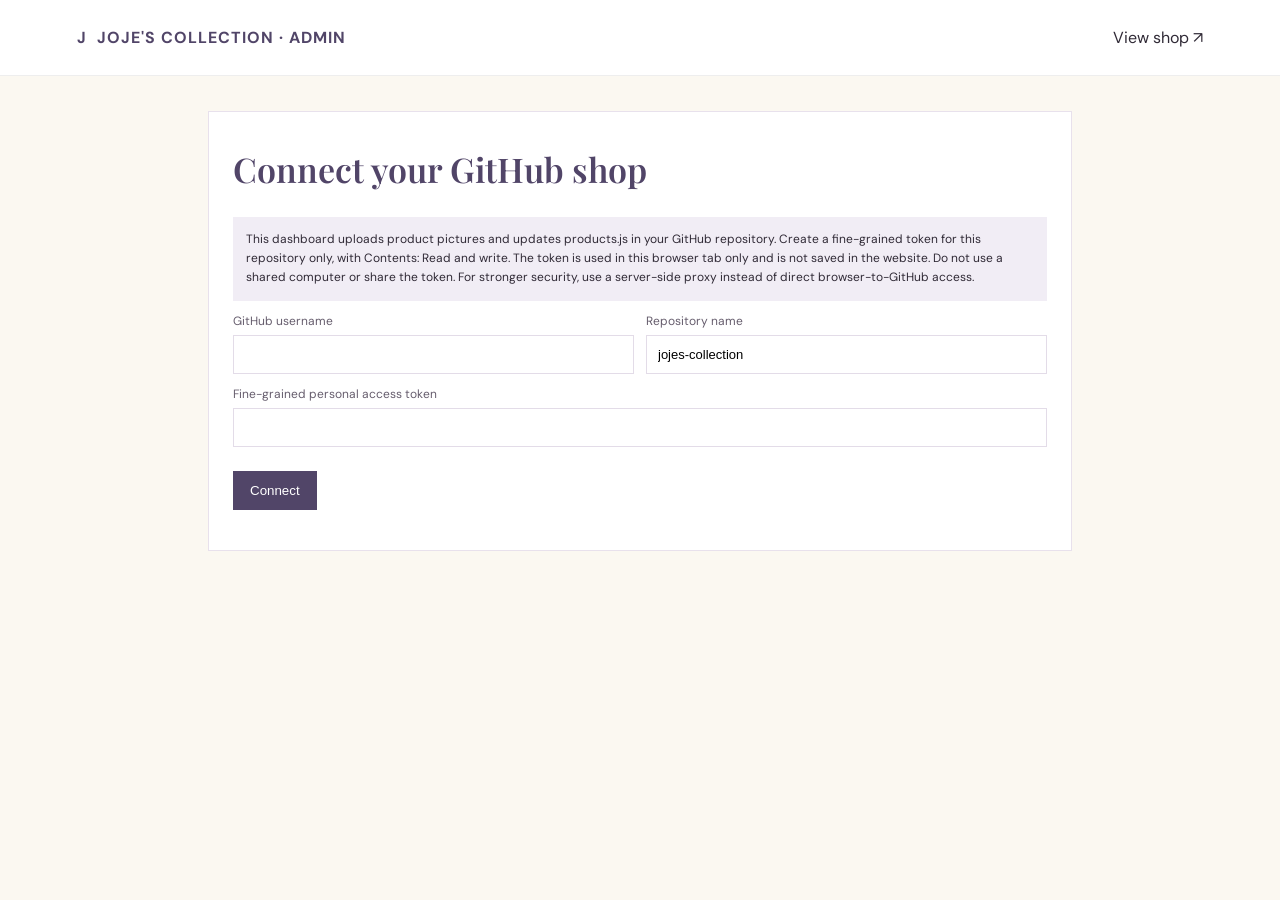
==== admin.html @ db967cd9 "Add files via upload" ====
<!doctype html><html><head><meta charset="utf-8"><meta name="viewport" content="width=device-width,initial-scale=1"><title>JOJE'S Admin</title><link rel="stylesheet" href="styles.css"><style>.wrap{max-width:900px;margin:35px auto;padding:0 18px}.panel{background:white;padding:24px;margin:18px 0;border:1px solid #e8e1ec}.form{display:grid;grid-template-columns:1fr 1fr;gap:12px}.form label{font-size:12px;color:#665d6d;display:flex;flex-direction:column;gap:6px}.form input,.form select,.form textarea{padding:11px;border:1px solid #e3dce8;font:13px Arial}.full{grid-column:1/-1}button{background:#514568;color:white;border:0;padding:12px 17px;cursor:pointer;margin:8px 6px 0 0}.note{background:#f1edf5;padding:13px;font-size:12px;line-height:1.6}.row{display:flex;gap:12px;align-items:center;border-bottom:1px solid #eee;padding:10px 0}.row img{width:55px;height:60px;object-fit:cover}.grow{flex:1}.row small{display:block}.status{white-space:pre-wrap;font-size:12px;margin-top:12px}.hidden{display:none}@media(max-width:600px){.form{grid-template-columns:1fr}.full{grid-column:auto}}</style></head><body><header><a class="brand" href="index.html">J<span>JOJE'S COLLECTION · ADMIN</span></a><a href="index.html">View shop ↗</a></header><main class="wrap"><section class="panel"><h2>Connect your GitHub shop</h2><p class="note">This dashboard uploads product pictures and updates products.js in your GitHub repository. Create a fine-grained token for this repository only, with Contents: Read and write. The token is used in this browser tab only and is not saved in the website. Do not use a shared computer or share the token. For stronger security, use a server-side proxy instead of direct browser-to-GitHub access.</p><div class="form"><label>GitHub username<input id="owner"></label><label>Repository name<input id="repo" value="jojes-collection"></label><label class="full">Fine-grained personal access token<input id="token" type="password" autocomplete="off"></label></div><p><button id="connect">Connect</button><button id="disconnect" class="hidden">Disconnect</button></p><div id="connection" class="status"></div></section><section id="editor" class="panel hidden"><h2 id="heading">Add a product</h2><form id="form" class="form"><label>Product name<input id="name" required></label><label>Category<select id="category"></select></label><label>Price (KES)<input id="price" type="number" min="0" step="1" required></label><label>Stock / availability<input id="stock" placeholder="e.g. In stock"></label><label class="full">Description<textarea id="description"></textarea></label><label class="full">Product pictures (select multiple)<input id="photos" type="file" accept="image/jpeg,image/png,image/webp" multiple></label><label><span><input id="active" type="checkbox" checked> Display on shop</span></label><div class="full"><button id="save" type="submit">Publish product</button><button id="clear" type="button">Clear form</button></div></form><div id="result" class="status"></div></section><section id="catalogue" class="panel hidden"><h2>Products</h2><div id="list"></div></section></main><script src="products.js"></script><script src="admin.js"></script></body></html>
---- styles.css ----
@import url('https://fonts.googleapis.com/css2?family=DM+Sans:wght@400;600;700&family=Playfair+Display:ital,wght@0,600;1,600&display=swap');:root{--plum:#514568;--lav:#e9e2f5;--cream:#fbf8f1;--muted:#827989}*{box-sizing:border-box}body{margin:0;background:var(--cream);color:#302a36;font-family:'DM Sans',sans-serif}a{text-decoration:none;color:inherit}header{height:76px;padding:0 6%;display:flex;align-items:center;justify-content:space-between;background:#fff;position:sticky;top:0;z-index:3;border-bottom:1px solid #eee}nav{display:flex;gap:25px;font-size:13px}.brand{display:flex;align-items:center;gap:10px;color:var(--plum);font-weight:bold;letter-spacing:1px}.brand:first-letter{background:var(--plum);color:white;border-radius:50%;padding:8px 12px;font:italic 24px Georgia}.wa,.btn{background:var(--plum);color:white;padding:13px 18px;border-radius:3px;font-size:12px}.hero{padding:65px 10%;min-height:440px;display:grid;grid-template-columns:1fr 1fr;align-items:center;gap:30px;background:linear-gradient(110deg,#f3eef7 50%,#e4d9eb 50%)}small{color:#927eaa;letter-spacing:2px;font-weight:bold;font-size:10px}.hero h1{font:600 clamp(42px,5vw,66px)/1.1 'Playfair Display',serif;color:var(--plum)}h1 em{color:#9d88b2}.hero p,.delivery p{color:var(--muted);line-height:1.7;font-size:14px}.hero-art{height:270px;background:linear-gradient(145deg,#b9a8cb,#79648f);box-shadow:15px 16px #d7cbe0;display:flex;flex-direction:column;align-items:center;justify-content:center;color:white;transform:rotate(-3deg)}.hero-art span{font:italic 48px Georgia}.hero-art b{letter-spacing:5px}.hero-art small{color:white;margin-top:20px}.strip{text-align:center;padding:17px;background:white;color:#776b81;font-size:11px}main section{padding:65px 8%}h2{font:600 34px 'Playfair Display',serif;color:var(--plum);margin:10px 0 25px}.cats{display:grid;grid-template-columns:repeat(4,1fr);gap:13px}.cat{padding:25px;background:var(--lav);color:var(--plum);font:600 17px Georgia;min-height:105px;display:flex;align-items:end}.tools{display:flex;gap:10px;margin-bottom:22px}.tools input,.tools select{padding:12px;border:1px solid #e4dce9;background:white}.grid{display:grid;grid-template-columns:repeat(4,1fr);gap:18px}.card{background:white;border:1px solid #eee5ef}.card img{width:100%;aspect-ratio:4/4.5;object-fit:cover;background:#eee}.info{padding:13px}.info small{font-size:9px}.info h3{font:600 17px Georgia;color:var(--plum);margin:7px 0}.info p{font-size:12px;color:var(--muted)}.price{font-weight:bold;margin:12px 0}.order{display:block;text-align:center;background:#16834b;color:white;padding:11px;font-size:12px}.delivery{background:var(--lav);margin:20px 8%;padding:35px 4%;display:flex;align-items:center;justify-content:space-between;gap:20px}footer{text-align:center;background:var(--plum);color:#eee;padding:30px;font-size:12px}@media(max-width:750px){nav{display:none}.hero{grid-template-columns:1fr;padding:45px 7%}.hero-art{height:210px}.cats,.grid{grid-template-columns:repeat(2,1fr)}main section{padding:45px 5%}.delivery{margin:10px 5%;display:block}.tools input,.tools select{width:50%;min-width:0}}
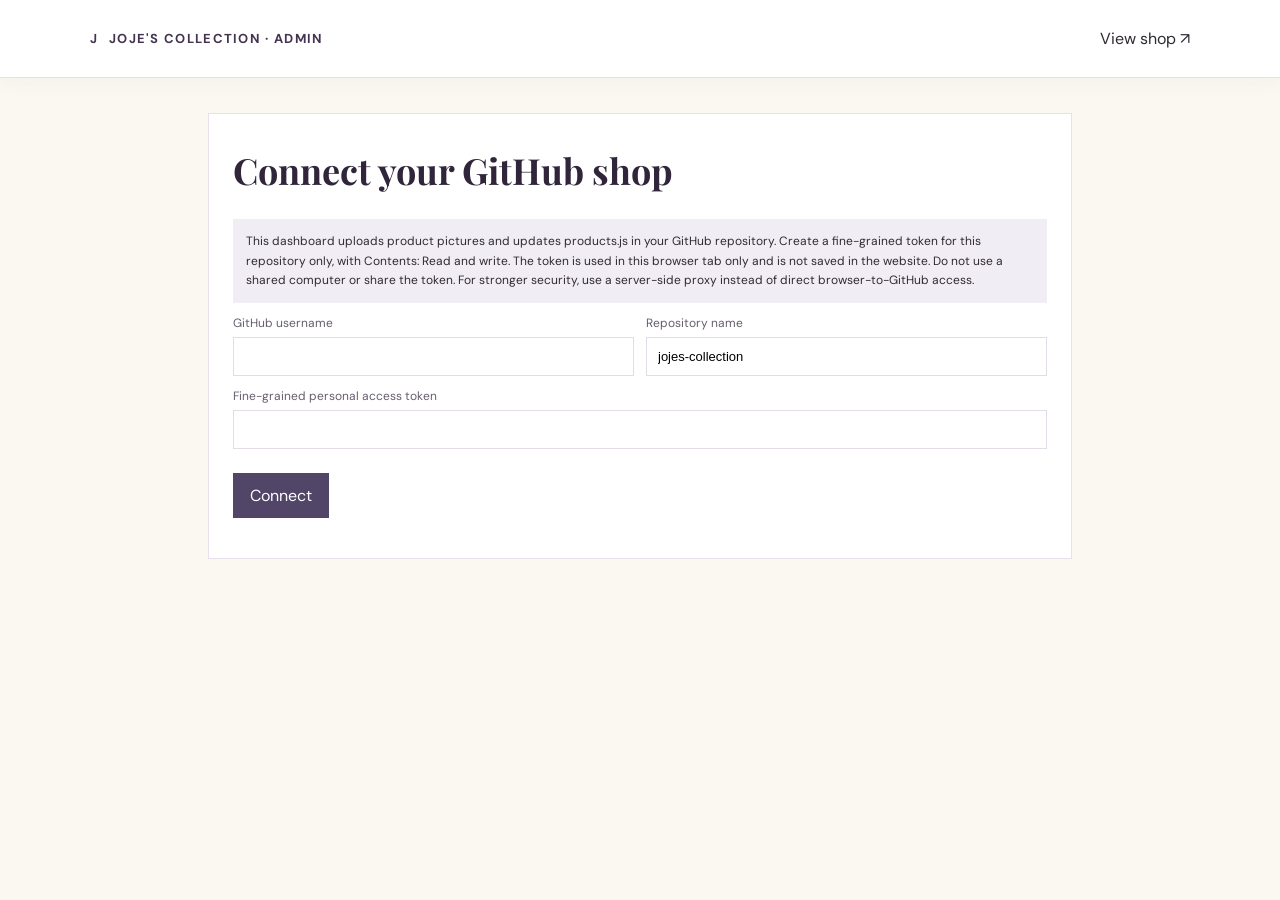
==== commit c220fb25: "Add offer and new-arrival controls to product admin" ====
--- a/admin.html
+++ b/admin.html
@@ -1 +1 @@
-<!doctype html><html><head><meta charset="utf-8"><meta name="viewport" content="width=device-width,initial-scale=1"><title>JOJE'S Admin</title><link rel="stylesheet" href="styles.css"><style>.wrap{max-width:900px;margin:35px auto;padding:0 18px}.panel{background:white;padding:24px;margin:18px 0;border:1px solid #e8e1ec}.form{display:grid;grid-template-columns:1fr 1fr;gap:12px}.form label{font-size:12px;color:#665d6d;display:flex;flex-direction:column;gap:6px}.form input,.form select,.form textarea{padding:11px;border:1px solid #e3dce8;font:13px Arial}.full{grid-column:1/-1}button{background:#514568;color:white;border:0;padding:12px 17px;cursor:pointer;margin:8px 6px 0 0}.note{background:#f1edf5;padding:13px;font-size:12px;line-height:1.6}.row{display:flex;gap:12px;align-items:center;border-bottom:1px solid #eee;padding:10px 0}.row img{width:55px;height:60px;object-fit:cover}.grow{flex:1}.row small{display:block}.status{white-space:pre-wrap;font-size:12px;margin-top:12px}.hidden{display:none}@media(max-width:600px){.form{grid-template-columns:1fr}.full{grid-column:auto}}</style></head><body><header><a class="brand" href="index.html">J<span>JOJE'S COLLECTION · ADMIN</span></a><a href="index.html">View shop ↗</a></header><main class="wrap"><section class="panel"><h2>Connect your GitHub shop</h2><p class="note">This dashboard uploads product pictures and updates products.js in your GitHub repository. Create a fine-grained token for this repository only, with Contents: Read and write. The token is used in this browser tab only and is not saved in the website. Do not use a shared computer or share the token. For stronger security, use a server-side proxy instead of direct browser-to-GitHub access.</p><div class="form"><label>GitHub username<input id="owner"></label><label>Repository name<input id="repo" value="jojes-collection"></label><label class="full">Fine-grained personal access token<input id="token" type="password" autocomplete="off"></label></div><p><button id="connect">Connect</button><button id="disconnect" class="hidden">Disconnect</button></p><div id="connection" class="status"></div></section><section id="editor" class="panel hidden"><h2 id="heading">Add a product</h2><form id="form" class="form"><label>Product name<input id="name" required></label><label>Category<select id="category"></select></label><label>Price (KES)<input id="price" type="number" min="0" step="1" required></label><label>Stock / availability<input id="stock" placeholder="e.g. In stock"></label><label class="full">Description<textarea id="description"></textarea></label><label class="full">Product pictures (select multiple)<input id="photos" type="file" accept="image/jpeg,image/png,image/webp" multiple></label><label><span><input id="active" type="checkbox" checked> Display on shop</span></label><div class="full"><button id="save" type="submit">Publish product</button><button id="clear" type="button">Clear form</button></div></form><div id="result" class="status"></div></section><section id="catalogue" class="panel hidden"><h2>Products</h2><div id="list"></div></section></main><script src="products.js"></script><script src="admin.js"></script></body></html>+<!doctype html><html><head><meta charset="utf-8"><meta name="viewport" content="width=device-width,initial-scale=1"><title>JOJE'S Admin</title><link rel="stylesheet" href="styles.css"><style>.wrap{max-width:900px;margin:35px auto;padding:0 18px}.panel{background:white;padding:24px;margin:18px 0;border:1px solid #e8e1ec}.form{display:grid;grid-template-columns:1fr 1fr;gap:12px}.form label{font-size:12px;color:#665d6d;display:flex;flex-direction:column;gap:6px}.form input,.form select,.form textarea{padding:11px;border:1px solid #e3dce8;font:13px Arial}.full{grid-column:1/-1}button{background:#514568;color:white;border:0;padding:12px 17px;cursor:pointer;margin:8px 6px 0 0}.note{background:#f1edf5;padding:13px;font-size:12px;line-height:1.6}.row{display:flex;gap:12px;align-items:center;border-bottom:1px solid #eee;padding:10px 0}.row img{width:55px;height:60px;object-fit:cover}.grow{flex:1}.row small{display:block}.status{white-space:pre-wrap;font-size:12px;margin-top:12px}.hidden{display:none}@media(max-width:600px){.form{grid-template-columns:1fr}.full{grid-column:auto}}</style></head><body><header><a class="brand" href="index.html">J<span>JOJE'S COLLECTION · ADMIN</span></a><a href="index.html">View shop ↗</a></header><main class="wrap"><section class="panel"><h2>Connect your GitHub shop</h2><p class="note">This dashboard uploads product pictures and updates products.js in your GitHub repository. Create a fine-grained token for this repository only, with Contents: Read and write. The token is used in this browser tab only and is not saved in the website. Do not use a shared computer or share the token. For stronger security, use a server-side proxy instead of direct browser-to-GitHub access.</p><div class="form"><label>GitHub username<input id="owner"></label><label>Repository name<input id="repo" value="jojes-collection"></label><label class="full">Fine-grained personal access token<input id="token" type="password" autocomplete="off"></label></div><p><button id="connect">Connect</button><button id="disconnect" class="hidden">Disconnect</button></p><div id="connection" class="status"></div></section><section id="editor" class="panel hidden"><h2 id="heading">Add a product</h2><form id="form" class="form"><label>Product name<input id="name" required></label><label>Category<select id="category"></select></label><label>Price (KES)<input id="price" type="number" min="0" step="1" required></label><label>Stock / availability<input id="stock" placeholder="e.g. In stock"></label><label class="full">Description<textarea id="description"></textarea></label><label class="full">Product pictures (select multiple)<input id="photos" type="file" accept="image/jpeg,image/png,image/webp" multiple></label><label><span><input id="active" type="checkbox" checked> Display on shop</span></label><label><span><input id="isOffer" type="checkbox"> Mark as special offer</span></label><label><span><input id="isNew" type="checkbox"> Mark as new arrival</span></label><div class="full"><button id="save" type="submit">Publish product</button><button id="clear" type="button">Clear form</button></div></form><div id="result" class="status"></div></section><section id="catalogue" class="panel hidden"><h2>Products</h2><div id="list"></div></section></main><script src="products.js"></script><script src="admin.js"></script></body></html>
--- a/styles.css
+++ b/styles.css
@@ -1 +1,58 @@
-@import url('https://fonts.googleapis.com/css2?family=DM+Sans:wght@400;600;700&family=Playfair+Display:ital,wght@0,600;1,600&display=swap');:root{--plum:#514568;--lav:#e9e2f5;--cream:#fbf8f1;--muted:#827989}*{box-sizing:border-box}body{margin:0;background:var(--cream);color:#302a36;font-family:'DM Sans',sans-serif}a{text-decoration:none;color:inherit}header{height:76px;padding:0 6%;display:flex;align-items:center;justify-content:space-between;background:#fff;position:sticky;top:0;z-index:3;border-bottom:1px solid #eee}nav{display:flex;gap:25px;font-size:13px}.brand{display:flex;align-items:center;gap:10px;color:var(--plum);font-weight:bold;letter-spacing:1px}.brand:first-letter{background:var(--plum);color:white;border-radius:50%;padding:8px 12px;font:italic 24px Georgia}.wa,.btn{background:var(--plum);color:white;padding:13px 18px;border-radius:3px;font-size:12px}.hero{padding:65px 10%;min-height:440px;display:grid;grid-template-columns:1fr 1fr;align-items:center;gap:30px;background:linear-gradient(110deg,#f3eef7 50%,#e4d9eb 50%)}small{color:#927eaa;letter-spacing:2px;font-weight:bold;font-size:10px}.hero h1{font:600 clamp(42px,5vw,66px)/1.1 'Playfair Display',serif;color:var(--plum)}h1 em{color:#9d88b2}.hero p,.delivery p{color:var(--muted);line-height:1.7;font-size:14px}.hero-art{height:270px;background:linear-gradient(145deg,#b9a8cb,#79648f);box-shadow:15px 16px #d7cbe0;display:flex;flex-direction:column;align-items:center;justify-content:center;color:white;transform:rotate(-3deg)}.hero-art span{font:italic 48px Georgia}.hero-art b{letter-spacing:5px}.hero-art small{color:white;margin-top:20px}.strip{text-align:center;padding:17px;background:white;color:#776b81;font-size:11px}main section{padding:65px 8%}h2{font:600 34px 'Playfair Display',serif;color:var(--plum);margin:10px 0 25px}.cats{display:grid;grid-template-columns:repeat(4,1fr);gap:13px}.cat{padding:25px;background:var(--lav);color:var(--plum);font:600 17px Georgia;min-height:105px;display:flex;align-items:end}.tools{display:flex;gap:10px;margin-bottom:22px}.tools input,.tools select{padding:12px;border:1px solid #e4dce9;background:white}.grid{display:grid;grid-template-columns:repeat(4,1fr);gap:18px}.card{background:white;border:1px solid #eee5ef}.card img{width:100%;aspect-ratio:4/4.5;object-fit:cover;background:#eee}.info{padding:13px}.info small{font-size:9px}.info h3{font:600 17px Georgia;color:var(--plum);margin:7px 0}.info p{font-size:12px;color:var(--muted)}.price{font-weight:bold;margin:12px 0}.order{display:block;text-align:center;background:#16834b;color:white;padding:11px;font-size:12px}.delivery{background:var(--lav);margin:20px 8%;padding:35px 4%;display:flex;align-items:center;justify-content:space-between;gap:20px}footer{text-align:center;background:var(--plum);color:#eee;padding:30px;font-size:12px}@media(max-width:750px){nav{display:none}.hero{grid-template-columns:1fr;padding:45px 7%}.hero-art{height:210px}.cats,.grid{grid-template-columns:repeat(2,1fr)}main section{padding:45px 5%}.delivery{margin:10px 5%;display:block}.tools input,.tools select{width:50%;min-width:0}}+@import url('https://fonts.googleapis.com/css2?family=DM+Sans:wght@400;500;600;700&family=Playfair+Display:ital,wght@0,600;0,700;1,600&display=swap');
+:root{--plum:#44344f;--deep:#30253a;--soft:#75617f;--cream:#fbf8f2;--ivory:#f3eee5;--gold:#b58b55;--sage:#e8ece4;--muted:#77717a;--line:#e9e2d9}
+*{box-sizing:border-box}html{scroll-behavior:smooth}body{margin:0;background:var(--cream);color:#302a32;font-family:'DM Sans',sans-serif;-webkit-font-smoothing:antialiased}a{color:inherit;text-decoration:none}button,input,select{font:inherit}
+header{min-height:78px;padding:0 7%;display:flex;align-items:center;justify-content:space-between;gap:24px;background:rgba(255,255,255,.97);position:sticky;top:0;z-index:10;border-bottom:1px solid var(--line);box-shadow:0 4px 22px rgba(48,37,58,.035)}
+.brand{display:flex;align-items:center;gap:11px;color:var(--plum);font-weight:700;letter-spacing:1.3px;font-size:13px;white-space:nowrap}.brand:first-letter{background:var(--plum);color:white;border-radius:50%;padding:8px 12px;font:italic 24px Georgia}
+nav{display:flex;align-items:center;gap:30px;font-size:13px;color:#514957}nav a:hover{color:var(--gold)}
+.wa,.btn{display:inline-flex;align-items:center;justify-content:center;background:var(--plum);color:white;padding:14px 21px;border-radius:3px;font-size:12px;font-weight:700;letter-spacing:.3px;transition:.2s}.wa:hover,.btn:hover{background:var(--deep);transform:translateY(-2px)}
+.hero{padding:72px 10%;min-height:510px;display:grid;grid-template-columns:1.02fr .98fr;align-items:center;gap:54px;overflow:hidden;background:radial-gradient(circle at 82% 18%,rgba(181,139,85,.13),transparent 28%),linear-gradient(112deg,#f4efe7 0%,#f4efe7 52%,#e8e3e9 52%,#e8e3e9 100%)}
+small{color:var(--gold);letter-spacing:2.1px;font-weight:700;font-size:10px;text-transform:uppercase}.hero h1{font:700 clamp(44px,5.2vw,72px)/1.06 'Playfair Display',Georgia,serif;color:var(--deep);margin:20px 0 17px;letter-spacing:-1.5px}.hero h1 em{color:var(--soft)}
+.hero p,.delivery p{color:var(--muted);line-height:1.85;font-size:14px;max-width:430px;margin:0 0 25px}
+.hero-art{min-height:320px;position:relative;isolation:isolate;background:linear-gradient(145deg,rgba(48,37,58,.08),rgba(48,37,58,.55)),radial-gradient(ellipse at 70% 24%,#d8c8b0 0%,transparent 33%),linear-gradient(135deg,#b9a9b9,#796b7e 58%,#51445d);box-shadow:18px 18px 0 rgba(181,139,85,.23);display:flex;flex-direction:column;align-items:center;justify-content:center;color:white;transform:rotate(-2deg);border:9px solid rgba(255,255,255,.55)}
+.hero-art:before,.hero-art:after{content:'';position:absolute;z-index:-1;border:1px solid rgba(255,255,255,.42);inset:18px}.hero-art:after{inset:29px;border-color:rgba(255,255,255,.18)}.hero-art span{font:italic 58px Georgia,serif;letter-spacing:2px}.hero-art b{letter-spacing:6px;font-size:13px;margin-top:5px}.hero-art small{color:#fff;margin-top:27px;font-size:9px}
+.strip{text-align:center;padding:17px 12px;background:var(--plum);color:#f8f3ed;font-size:11px;letter-spacing:.5px}main section{padding:76px 8%}h2{font:700 36px/1.15 'Playfair Display',Georgia,serif;color:var(--deep);margin:12px 0 28px}
+.cats{display:grid;grid-template-columns:repeat(4,1fr);gap:14px}.cat{position:relative;overflow:hidden;min-height:128px;padding:24px;display:flex;align-items:flex-end;background:linear-gradient(135deg,#eee8df,#e3dce8);color:var(--plum);font:600 19px 'Playfair Display',Georgia,serif;border:1px solid rgba(68,52,79,.06);transition:.22s}.cat:nth-child(3n+2){background:linear-gradient(135deg,#e8ece4,#dce3d8)}.cat:nth-child(3n){background:linear-gradient(135deg,#f1e8dc,#e7d8c7)}.cat:after{content:'↗';position:absolute;top:17px;right:19px;color:var(--gold);font:20px 'DM Sans',sans-serif}.cat:hover{transform:translateY(-4px);box-shadow:0 12px 24px rgba(48,37,58,.09)}
+#products{background:#f5f1eb}.tools{display:flex;gap:12px;margin-bottom:25px;max-width:610px}.tools input,.tools select{min-width:0;padding:14px 15px;border:1px solid #e1d9cf;background:white;color:#3e3542;outline:none;border-radius:2px}.tools input{flex:1}.tools input:focus,.tools select:focus{border-color:var(--gold);box-shadow:0 0 0 3px rgba(181,139,85,.12)}
+.grid{display:grid;grid-template-columns:repeat(4,1fr);gap:20px}.card{min-width:0;overflow:hidden;background:white;border:1px solid #eee8df;box-shadow:0 5px 18px rgba(48,37,58,.035);transition:.22s}.card:hover{transform:translateY(-5px);box-shadow:0 15px 28px rgba(48,37,58,.10)}.card img{display:block;width:100%;aspect-ratio:4/4.5;object-fit:cover;background:#eee9e2}
+.info{padding:17px}.info small{font-size:9px;letter-spacing:1.5px}.info h3{font:600 18px/1.3 'Playfair Display',Georgia,serif;color:var(--plum);margin:9px 0}.info p{font-size:12px;line-height:1.65;color:var(--muted);white-space:pre-line}.price{color:var(--deep);font-weight:700;font-size:15px;margin:14px 0}.order{display:block;text-align:center;background:#315d49;color:white;padding:12px;font-size:11px;font-weight:700;letter-spacing:.3px}.order:hover{background:#244635}#empty{color:var(--muted);padding:25px 0}
+.delivery{background:var(--sage);margin:35px 8%;padding:42px 5%;display:flex;align-items:center;justify-content:space-between;gap:25px;border-left:4px solid var(--gold)}.delivery h2{margin-bottom:12px}.delivery p{margin-bottom:0}footer{text-align:center;background:var(--deep);color:#eee8e1;padding:32px 15px;font-size:12px;letter-spacing:.4px}
+@media(max-width:900px){header{padding:0 5%}nav{gap:17px}.hero{padding:60px 7%;gap:30px}.grid{grid-template-columns:repeat(3,1fr)}}
+@media(max-width:650px){header{min-height:68px;padding:0 5%;gap:10px}.brand{font-size:11px;letter-spacing:.7px}.brand:first-letter{padding:6px 9px;font-size:20px}nav{display:none}.wa{padding:11px 13px;font-size:11px}.hero{grid-template-columns:1fr;padding:48px 7% 55px;gap:34px;background:linear-gradient(145deg,#f4efe7,#e8e3e9)}.hero h1{font-size:clamp(43px,12vw,58px)}.hero-art{min-height:220px}.hero-art span{font-size:45px}.strip{line-height:1.8;padding:13px 16px}main section{padding:52px 5%}h2{font-size:30px}.cats{grid-template-columns:repeat(2,1fr);gap:10px}.cat{min-height:100px;padding:17px;font-size:16px}.tools{gap:8px}.tools input,.tools select{width:50%;padding:12px 10px;font-size:12px}.grid{grid-template-columns:repeat(2,minmax(0,1fr));gap:11px}.info{padding:12px}.info h3{font-size:16px}.info p{font-size:11px}.delivery{margin:12px 5%;padding:27px 6%;display:block}.delivery .btn{margin-top:20px}}
+@media(max-width:360px){.brand span{font-size:10px}.info h3{font-size:14px}}
+
+/* Rotating category previews and featured product rails */
+.hero-trust{display:flex;flex-wrap:wrap;gap:20px;margin-top:25px;color:var(--soft);font-size:11px;font-weight:600}
+.section-heading{display:flex;align-items:flex-end;justify-content:space-between;gap:20px;margin-bottom:28px}
+.section-heading h2{margin-bottom:8px}.section-intro{margin:0;color:var(--muted);font-size:13px;line-height:1.7;max-width:560px}
+.rotating-note{font-size:11px;color:var(--soft);white-space:nowrap}.rotating-note i{display:inline-block;width:7px;height:7px;border-radius:50%;background:#6c9475;margin-right:7px;box-shadow:0 0 0 4px rgba(108,148,117,.13)}
+.category-showcase{display:grid;grid-template-columns:repeat(4,minmax(0,1fr));gap:17px}
+.category-tile{min-width:0;background:#fff;border:1px solid var(--line);box-shadow:0 6px 20px rgba(48,37,58,.045);overflow:hidden;transition:transform .25s,box-shadow .25s}
+.category-tile:hover{transform:translateY(-5px);box-shadow:0 14px 28px rgba(48,37,58,.11)}
+.category-visual{height:205px;position:relative;background:linear-gradient(145deg,#eee8df,#ded5e3);overflow:hidden}
+.category-visual img{width:100%;height:100%;display:block;object-fit:cover;animation:categoryReveal .55s ease both}
+.category-count{position:absolute;right:10px;top:10px;background:rgba(48,37,58,.78);color:white;padding:6px 9px;font-size:9px;letter-spacing:1px}
+.category-caption{min-height:104px;padding:14px 15px;display:flex;align-items:center;justify-content:space-between;gap:10px}
+.category-caption h3{font:600 18px 'Playfair Display',Georgia,serif;color:var(--deep);margin:0 0 5px}
+.category-caption p{font-size:11px;color:var(--muted);margin:0 0 6px;line-height:1.4}
+.category-caption strong{font-size:12px;color:var(--plum)}
+.category-caption>a{width:34px;height:34px;flex:0 0 34px;display:grid;place-items:center;border-radius:50%;background:var(--plum);color:white;font-size:17px}
+.empty-visual{display:grid;place-items:center}.category-symbol{font:italic 80px Georgia;color:rgba(68,52,79,.3)}
+.category-section{background:#fff}
+.feature-section{padding-top:65px;padding-bottom:65px}
+.offers-section{background:#f3eee7}
+.new-section{background:#fff}
+.feature-track{display:grid;grid-template-columns:repeat(4,minmax(0,1fr));gap:17px}
+.spot-card{min-width:0;background:white;border:1px solid var(--line);overflow:hidden;box-shadow:0 5px 18px rgba(48,37,58,.045);animation:categoryReveal .45s ease both}
+.spot-image{height:220px;display:block;position:relative;overflow:hidden;background:#eee8df}
+.spot-image img{width:100%;height:100%;object-fit:cover;display:block;transition:transform .45s}
+.spot-card:hover .spot-image img{transform:scale(1.045)}
+.spot-badge{position:absolute;left:11px;top:11px;padding:7px 10px;color:#fff;font-size:9px;letter-spacing:1px;font-weight:700}
+.spot-badge.offer{background:#9c573f}.spot-badge.new{background:#315d49}
+.spot-info{padding:15px}.spot-info>small{font-size:9px}.spot-info h3{font:600 17px/1.3 'Playfair Display',Georgia,serif;color:var(--plum);min-height:42px;margin:8px 0}.spot-info strong{display:block;color:var(--deep);font-size:14px;margin:12px 0}
+.spot-order{display:block;text-align:center;padding:11px;background:#315d49;color:white;font-size:10px;font-weight:700;letter-spacing:.3px}
+.feature-empty{grid-column:1/-1;padding:26px;background:rgba(255,255,255,.65);border:1px dashed #d9cfc2;color:var(--muted);font-size:13px;text-align:center}.feature-empty span{font-size:24px;color:var(--gold)}
+.text-link{font-size:12px;color:var(--plum);font-weight:700;white-space:nowrap}.text-link:hover{color:var(--gold)}
+@keyframes categoryReveal{from{opacity:.45;transform:translateY(8px)}to{opacity:1;transform:translateY(0)}}
+@media(max-width:900px){.category-showcase,.feature-track{grid-template-columns:repeat(2,minmax(0,1fr))}.category-visual,.spot-image{height:190px}}
+@media(max-width:650px){.section-heading{align-items:flex-start;flex-direction:column;gap:12px}.rotating-note{font-size:10px}.category-showcase,.feature-track{grid-template-columns:repeat(2,minmax(0,1fr));gap:10px}.category-visual{height:145px}.category-caption{min-height:94px;padding:11px}.category-caption h3{font-size:15px}.category-caption p{font-size:10px}.spot-image{height:155px}.spot-info{padding:11px}.spot-info h3{font-size:15px;min-height:38px}.spot-info strong{font-size:13px}.spot-order{font-size:9px;padding:10px}.feature-section{padding-top:48px;padding-bottom:48px}}
+@media(prefers-reduced-motion:reduce){*,*::before,*::after{scroll-behavior:auto!important;animation-duration:.01ms!important;animation-iteration-count:1!important;transition-duration:.01ms!important}}
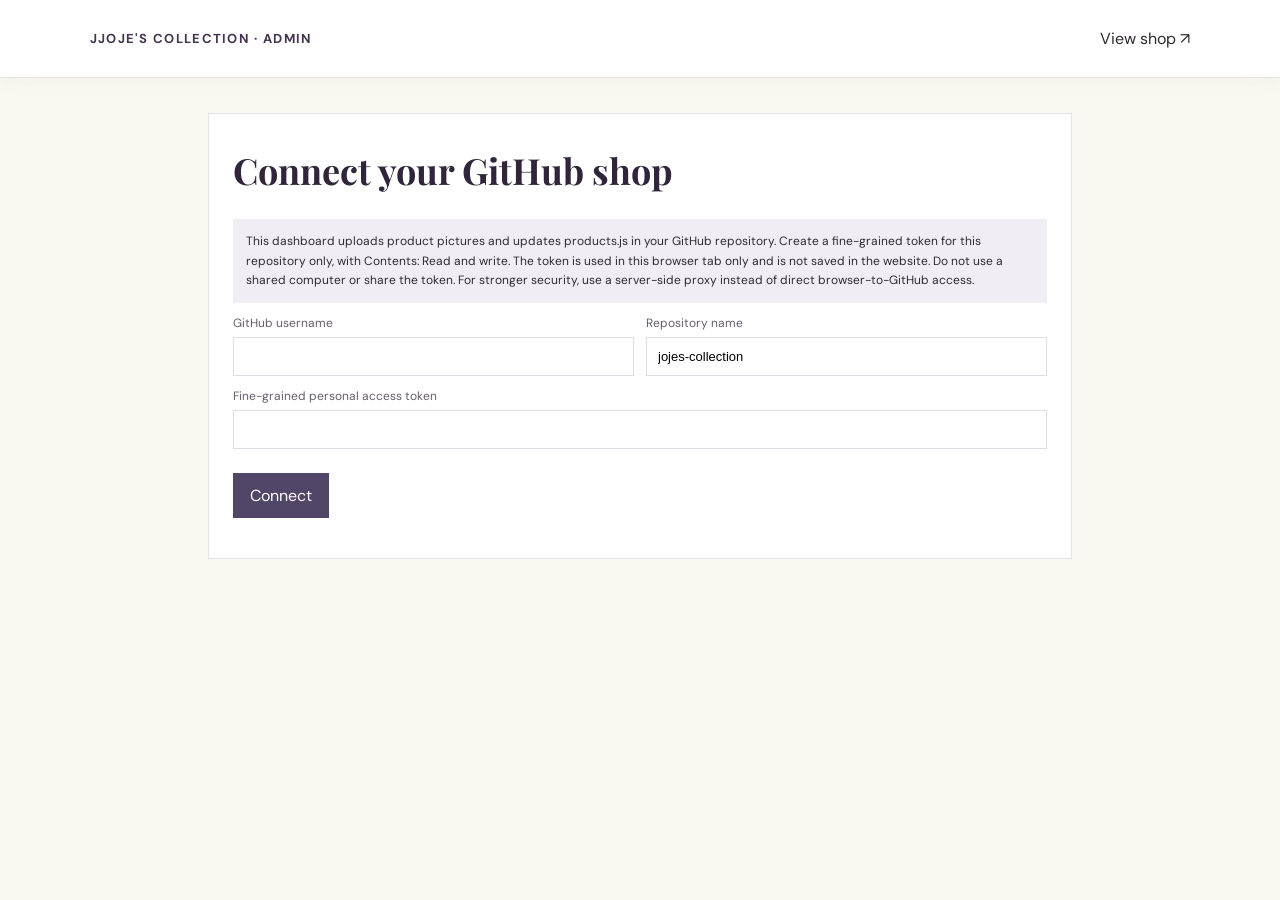
==== commit 3ef0de90: "Rename admin_backup.html to admin.html" ====
--- a/admin.html
+++ b/admin.html
@@ -1 +1 @@
-<!doctype html><html><head><meta charset="utf-8"><meta name="viewport" content="width=device-width,initial-scale=1"><title>JOJE'S Admin</title><link rel="stylesheet" href="styles.css"><style>.wrap{max-width:900px;margin:35px auto;padding:0 18px}.panel{background:white;padding:24px;margin:18px 0;border:1px solid #e8e1ec}.form{display:grid;grid-template-columns:1fr 1fr;gap:12px}.form label{font-size:12px;color:#665d6d;display:flex;flex-direction:column;gap:6px}.form input,.form select,.form textarea{padding:11px;border:1px solid #e3dce8;font:13px Arial}.full{grid-column:1/-1}button{background:#514568;color:white;border:0;padding:12px 17px;cursor:pointer;margin:8px 6px 0 0}.note{background:#f1edf5;padding:13px;font-size:12px;line-height:1.6}.row{display:flex;gap:12px;align-items:center;border-bottom:1px solid #eee;padding:10px 0}.row img{width:55px;height:60px;object-fit:cover}.grow{flex:1}.row small{display:block}.status{white-space:pre-wrap;font-size:12px;margin-top:12px}.hidden{display:none}@media(max-width:600px){.form{grid-template-columns:1fr}.full{grid-column:auto}}</style></head><body><header><a class="brand" href="index.html">J<span>JOJE'S COLLECTION · ADMIN</span></a><a href="index.html">View shop ↗</a></header><main class="wrap"><section class="panel"><h2>Connect your GitHub shop</h2><p class="note">This dashboard uploads product pictures and updates products.js in your GitHub repository. Create a fine-grained token for this repository only, with Contents: Read and write. The token is used in this browser tab only and is not saved in the website. Do not use a shared computer or share the token. For stronger security, use a server-side proxy instead of direct browser-to-GitHub access.</p><div class="form"><label>GitHub username<input id="owner"></label><label>Repository name<input id="repo" value="jojes-collection"></label><label class="full">Fine-grained personal access token<input id="token" type="password" autocomplete="off"></label></div><p><button id="connect">Connect</button><button id="disconnect" class="hidden">Disconnect</button></p><div id="connection" class="status"></div></section><section id="editor" class="panel hidden"><h2 id="heading">Add a product</h2><form id="form" class="form"><label>Product name<input id="name" required></label><label>Category<select id="category"></select></label><label>Price (KES)<input id="price" type="number" min="0" step="1" required></label><label>Stock / availability<input id="stock" placeholder="e.g. In stock"></label><label class="full">Description<textarea id="description"></textarea></label><label class="full">Product pictures (select multiple)<input id="photos" type="file" accept="image/jpeg,image/png,image/webp" multiple></label><label><span><input id="active" type="checkbox" checked> Display on shop</span></label><label><span><input id="isOffer" type="checkbox"> Mark as special offer</span></label><label><span><input id="isNew" type="checkbox"> Mark as new arrival</span></label><div class="full"><button id="save" type="submit">Publish product</button><button id="clear" type="button">Clear form</button></div></form><div id="result" class="status"></div></section><section id="catalogue" class="panel hidden"><h2>Products</h2><div id="list"></div></section></main><script src="products.js"></script><script src="admin.js"></script></body></html>+<!doctype html><html><head><meta charset="utf-8"><meta name="viewport" content="width=device-width,initial-scale=1"><title>JOJE'S Admin</title><link rel="stylesheet" href="styles.css"><style>.wrap{max-width:900px;margin:35px auto;padding:0 18px}.panel{background:white;padding:24px;margin:18px 0;border:1px solid #e8e1ec}.form{display:grid;grid-template-columns:1fr 1fr;gap:12px}.form label{font-size:12px;color:#665d6d;display:flex;flex-direction:column;gap:6px}.form input,.form select,.form textarea{padding:11px;border:1px solid #e3dce8;font:13px Arial}.full{grid-column:1/-1}button{background:#514568;color:white;border:0;padding:12px 17px;cursor:pointer;margin:8px 6px 0 0}.note{background:#f1edf5;padding:13px;font-size:12px;line-height:1.6}.row{display:flex;gap:12px;align-items:center;border-bottom:1px solid #eee;padding:10px 0}.row img{width:55px;height:60px;object-fit:cover}.grow{flex:1}.row small{display:block}.status{white-space:pre-wrap;font-size:12px;margin-top:12px}.hidden{display:none}@media(max-width:600px){.form{grid-template-columns:1fr}.full{grid-column:auto}}</style></head><body><header><a class="brand" href="index.html">J<span>JOJE'S COLLECTION · ADMIN</span></a><a href="index.html">View shop ↗</a></header><main class="wrap"><section class="panel"><h2>Connect your GitHub shop</h2><p class="note">This dashboard uploads product pictures and updates products.js in your GitHub repository. Create a fine-grained token for this repository only, with Contents: Read and write. The token is used in this browser tab only and is not saved in the website. Do not use a shared computer or share the token. For stronger security, use a server-side proxy instead of direct browser-to-GitHub access.</p><div class="form"><label>GitHub username<input id="owner"></label><label>Repository name<input id="repo" value="jojes-collection"></label><label class="full">Fine-grained personal access token<input id="token" type="password" autocomplete="off"></label></div><p><button id="connect">Connect</button><button id="disconnect" class="hidden">Disconnect</button></p><div id="connection" class="status"></div></section><section id="editor" class="panel hidden"><h2 id="heading">Add a product</h2><form id="form" class="form"><label>Product name<input id="name" required></label><label>Category<select id="category"></select></label><label>Price (KES)<input id="price" type="number" min="0" step="1" required></label><label>Stock / availability<input id="stock" placeholder="e.g. In stock"></label><label class="full">Description<textarea id="description"></textarea></label><label class="full">Product pictures (select multiple)<input id="photos" type="file" accept="image/jpeg,image/png,image/webp" multiple></label><label><span><input id="active" type="checkbox" checked> Display on shop</span></label><label><span><input id="isOffer" type="checkbox"> Mark as special offer</span></label><label><span><input id="isNew" type="checkbox"> Mark as new arrival</span></label><div class="full"><button id="save" type="submit">Publish product</button><button id="clear" type="button">Clear form</button></div></form><div id="result" class="status"></div></section><section id="catalogue" class="panel hidden"><h2>Products</h2><div id="list"></div></section></main><script src="products.js"></script><script src="admin.js"></script></body></html>
--- a/styles.css
+++ b/styles.css
@@ -2,7 +2,7 @@
 :root{--plum:#44344f;--deep:#30253a;--soft:#75617f;--cream:#fbf8f2;--ivory:#f3eee5;--gold:#b58b55;--sage:#e8ece4;--muted:#77717a;--line:#e9e2d9}
 *{box-sizing:border-box}html{scroll-behavior:smooth}body{margin:0;background:var(--cream);color:#302a32;font-family:'DM Sans',sans-serif;-webkit-font-smoothing:antialiased}a{color:inherit;text-decoration:none}button,input,select{font:inherit}
 header{min-height:78px;padding:0 7%;display:flex;align-items:center;justify-content:space-between;gap:24px;background:rgba(255,255,255,.97);position:sticky;top:0;z-index:10;border-bottom:1px solid var(--line);box-shadow:0 4px 22px rgba(48,37,58,.035)}
-.brand{display:flex;align-items:center;gap:11px;color:var(--plum);font-weight:700;letter-spacing:1.3px;font-size:13px;white-space:nowrap}.brand:first-letter{background:var(--plum);color:white;border-radius:50%;padding:8px 12px;font:italic 24px Georgia}
+.brand{display:flex;align-items:center;gap:0;color:var(--plum);font-weight:700;letter-spacing:1.3px;font-size:13px;white-space:nowrap}
 nav{display:flex;align-items:center;gap:30px;font-size:13px;color:#514957}nav a:hover{color:var(--gold)}
 .wa,.btn{display:inline-flex;align-items:center;justify-content:center;background:var(--plum);color:white;padding:14px 21px;border-radius:3px;font-size:12px;font-weight:700;letter-spacing:.3px;transition:.2s}.wa:hover,.btn:hover{background:var(--deep);transform:translateY(-2px)}
 .hero{padding:72px 10%;min-height:510px;display:grid;grid-template-columns:1.02fr .98fr;align-items:center;gap:54px;overflow:hidden;background:radial-gradient(circle at 82% 18%,rgba(181,139,85,.13),transparent 28%),linear-gradient(112deg,#f4efe7 0%,#f4efe7 52%,#e8e3e9 52%,#e8e3e9 100%)}
@@ -17,7 +17,7 @@
 .info{padding:17px}.info small{font-size:9px;letter-spacing:1.5px}.info h3{font:600 18px/1.3 'Playfair Display',Georgia,serif;color:var(--plum);margin:9px 0}.info p{font-size:12px;line-height:1.65;color:var(--muted);white-space:pre-line}.price{color:var(--deep);font-weight:700;font-size:15px;margin:14px 0}.order{display:block;text-align:center;background:#315d49;color:white;padding:12px;font-size:11px;font-weight:700;letter-spacing:.3px}.order:hover{background:#244635}#empty{color:var(--muted);padding:25px 0}
 .delivery{background:var(--sage);margin:35px 8%;padding:42px 5%;display:flex;align-items:center;justify-content:space-between;gap:25px;border-left:4px solid var(--gold)}.delivery h2{margin-bottom:12px}.delivery p{margin-bottom:0}footer{text-align:center;background:var(--deep);color:#eee8e1;padding:32px 15px;font-size:12px;letter-spacing:.4px}
 @media(max-width:900px){header{padding:0 5%}nav{gap:17px}.hero{padding:60px 7%;gap:30px}.grid{grid-template-columns:repeat(3,1fr)}}
-@media(max-width:650px){header{min-height:68px;padding:0 5%;gap:10px}.brand{font-size:11px;letter-spacing:.7px}.brand:first-letter{padding:6px 9px;font-size:20px}nav{display:none}.wa{padding:11px 13px;font-size:11px}.hero{grid-template-columns:1fr;padding:48px 7% 55px;gap:34px;background:linear-gradient(145deg,#f4efe7,#e8e3e9)}.hero h1{font-size:clamp(43px,12vw,58px)}.hero-art{min-height:220px}.hero-art span{font-size:45px}.strip{line-height:1.8;padding:13px 16px}main section{padding:52px 5%}h2{font-size:30px}.cats{grid-template-columns:repeat(2,1fr);gap:10px}.cat{min-height:100px;padding:17px;font-size:16px}.tools{gap:8px}.tools input,.tools select{width:50%;padding:12px 10px;font-size:12px}.grid{grid-template-columns:repeat(2,minmax(0,1fr));gap:11px}.info{padding:12px}.info h3{font-size:16px}.info p{font-size:11px}.delivery{margin:12px 5%;padding:27px 6%;display:block}.delivery .btn{margin-top:20px}}
+@media(max-width:650px){header{min-height:68px;padding:0 5%;gap:10px}.brand{font-size:11px;letter-spacing:.7px}nav{display:none}.wa{padding:11px 13px;font-size:11px}.hero{grid-template-columns:1fr;padding:48px 7% 55px;gap:34px;background:linear-gradient(145deg,#f4efe7,#e8e3e9)}.hero h1{font-size:clamp(43px,12vw,58px)}.hero-art{min-height:220px}.hero-art span{font-size:45px}.strip{line-height:1.8;padding:13px 16px}main section{padding:52px 5%}h2{font-size:30px}.cats{grid-template-columns:repeat(2,1fr);gap:10px}.cat{min-height:100px;padding:17px;font-size:16px}.tools{gap:8px}.tools input,.tools select{width:50%;padding:12px 10px;font-size:12px}.grid{grid-template-columns:repeat(2,minmax(0,1fr));gap:11px}.info{padding:12px}.info h3{font-size:16px}.info p{font-size:11px}.delivery{margin:12px 5%;padding:27px 6%;display:block}.delivery .btn{margin-top:20px}}
 @media(max-width:360px){.brand span{font-size:10px}.info h3{font-size:14px}}
 
 /* Rotating category previews and featured product rails */
@@ -56,3 +56,50 @@
 @media(max-width:900px){.category-showcase,.feature-track{grid-template-columns:repeat(2,minmax(0,1fr))}.category-visual,.spot-image{height:190px}}
 @media(max-width:650px){.section-heading{align-items:flex-start;flex-direction:column;gap:12px}.rotating-note{font-size:10px}.category-showcase,.feature-track{grid-template-columns:repeat(2,minmax(0,1fr));gap:10px}.category-visual{height:145px}.category-caption{min-height:94px;padding:11px}.category-caption h3{font-size:15px}.category-caption p{font-size:10px}.spot-image{height:155px}.spot-info{padding:11px}.spot-info h3{font-size:15px;min-height:38px}.spot-info strong{font-size:13px}.spot-order{font-size:9px;padding:10px}.feature-section{padding-top:48px;padding-bottom:48px}}
 @media(prefers-reduced-motion:reduce){*,*::before,*::after{scroll-behavior:auto!important;animation-duration:.01ms!important;animation-iteration-count:1!important;transition-duration:.01ms!important}}
+
+
+/* Live hero product collage */
+.hero{grid-template-columns:1fr 1.05fr;gap:42px}
+.hero-showcase{min-height:390px;display:grid;grid-template-columns:1.25fr .75fr;gap:12px;align-items:stretch;position:relative}
+.hero-product-main{position:relative;display:block;min-height:390px;overflow:hidden;background:linear-gradient(145deg,#e7ddd2,#a99bab);box-shadow:14px 14px 0 rgba(181,139,85,.22);border:8px solid rgba(255,255,255,.68)}
+.hero-product-main:after{content:'';position:absolute;inset:0;background:linear-gradient(0deg,rgba(35,26,42,.78),transparent 56%)}
+.hero-product-main img{width:100%;height:100%;position:absolute;inset:0;object-fit:cover;animation:categoryReveal .55s ease both}
+.hero-product-tag{position:absolute;z-index:1;left:14px;top:14px;padding:8px 11px;background:var(--gold);color:#fff;font-size:9px;font-weight:700;letter-spacing:1.2px}
+.hero-product-caption{position:absolute;z-index:1;left:19px;right:15px;bottom:19px;display:flex;flex-direction:column;gap:7px;color:white}
+.hero-product-caption small{color:#ead9bd;font-size:9px}.hero-product-caption strong{font:600 23px/1.15 'Playfair Display',Georgia,serif}.hero-product-caption b{font-size:14px}
+.hero-product-side{padding:24px 18px;background:var(--plum);color:white;display:flex;flex-direction:column;justify-content:center;gap:18px;box-shadow:8px 8px 0 rgba(181,139,85,.18)}
+.hero-product-side>span{font-size:9px;letter-spacing:1.7px;color:#d9c5a7;font-weight:700}.hero-product-side>strong{font:600 clamp(22px,2.2vw,31px)/1.2 'Playfair Display',Georgia,serif}.hero-product-side>small{font-size:9px;line-height:1.6;color:#e9e0ed;letter-spacing:.5px}
+.hero-dots{display:flex;gap:6px;flex-wrap:wrap}.hero-dots i{width:6px;height:6px;border-radius:50%;background:rgba(255,255,255,.35)}.hero-dots i.active{width:19px;border-radius:8px;background:#d4b17c}
+.hero-placeholder{min-height:390px;display:flex;flex-direction:column;align-items:center;justify-content:center;background:linear-gradient(145deg,#b9a9b9,#51445d);color:#fff;box-shadow:14px 14px 0 rgba(181,139,85,.22);border:8px solid rgba(255,255,255,.68)}.hero-placeholder span{font:italic 58px Georgia}.hero-placeholder b{letter-spacing:6px}.hero-placeholder small{color:#fff;margin-top:20px}
+@media(max-width:900px){.hero{grid-template-columns:1fr 1fr;gap:24px}.hero-showcase{min-height:320px}.hero-product-main{min-height:320px}.hero-product-side{padding:17px 12px}}
+@media(max-width:650px){.hero{grid-template-columns:1fr}.hero-showcase{min-height:275px;grid-template-columns:1.2fr .8fr;gap:8px}.hero-product-main{min-height:275px}.hero-product-caption strong{font-size:18px}.hero-product-side{padding:15px 11px;gap:13px}.hero-product-side>strong{font-size:22px}.hero-placeholder{min-height:275px}}
+
+/* Five-photo category galleries */
+.category-gallery{display:grid;grid-template-columns:repeat(2,minmax(0,1fr));grid-template-rows:112px 112px;gap:4px;background:#eee8df;padding:5px}
+.category-gallery img{display:block;width:100%;height:100%;min-height:0;object-fit:cover}
+.category-gallery img:first-child{grid-row:span 2}
+.category-caption{min-height:112px}
+@media(max-width:900px){.category-gallery{grid-template-rows:105px 105px}}
+@media(max-width:650px){.category-gallery{grid-template-rows:82px 82px;gap:3px;padding:4px}.category-caption{min-height:96px}}
+
+/* Rotating single-image category cards: avoid broken multi-image mosaics */
+.category-gallery{display:block;height:290px;padding:0;overflow:hidden;background:#eee8df}
+.category-gallery .category-slide{display:block;width:100%;height:100%;object-fit:cover;animation:categoryReveal .45s ease both}
+@media(max-width:900px){.category-gallery{height:245px}}
+@media(max-width:650px){.category-gallery{height:190px}}
+
+/* Polished navigation attention cues */
+nav .nav-feature{display:inline-flex;align-items:center;gap:7px;position:relative;font-weight:600}
+.nav-feature b{font:700 8px 'DM Sans',sans-serif;letter-spacing:.8px;padding:4px 6px;border-radius:3px;color:#fff}
+.nav-offers b{background:#a45b43}
+.nav-new b{background:#426c55}
+.nav-pulse{width:7px;height:7px;border-radius:50%;display:inline-block;flex:0 0 7px;animation:navPulse 1.9s ease-out infinite}
+.nav-offers .nav-pulse{background:#b96a4f;box-shadow:0 0 0 0 rgba(185,106,79,.45)}
+.nav-new .nav-pulse{background:#5c8b69;box-shadow:0 0 0 0 rgba(92,139,105,.4)}
+@keyframes navPulse{0%{box-shadow:0 0 0 0 currentColor;opacity:1}70%{box-shadow:0 0 0 7px transparent;opacity:.85}100%{box-shadow:0 0 0 0 transparent;opacity:1}}
+/* Adaptive rails: one product fills the row; larger collections flow into more columns */
+.feature-track{grid-template-columns:repeat(auto-fit,minmax(min(100%,230px),1fr));align-items:stretch}
+.feature-track .spot-card{width:100%;height:100%}
+.feature-track .spot-image{height:clamp(190px,22vw,270px)}
+@media(max-width:650px){.feature-track{grid-template-columns:repeat(auto-fit,minmax(min(100%,155px),1fr));gap:11px}.feature-track .spot-image{height:175px}}
+@media(prefers-reduced-motion:reduce){.nav-pulse{animation:none}}
